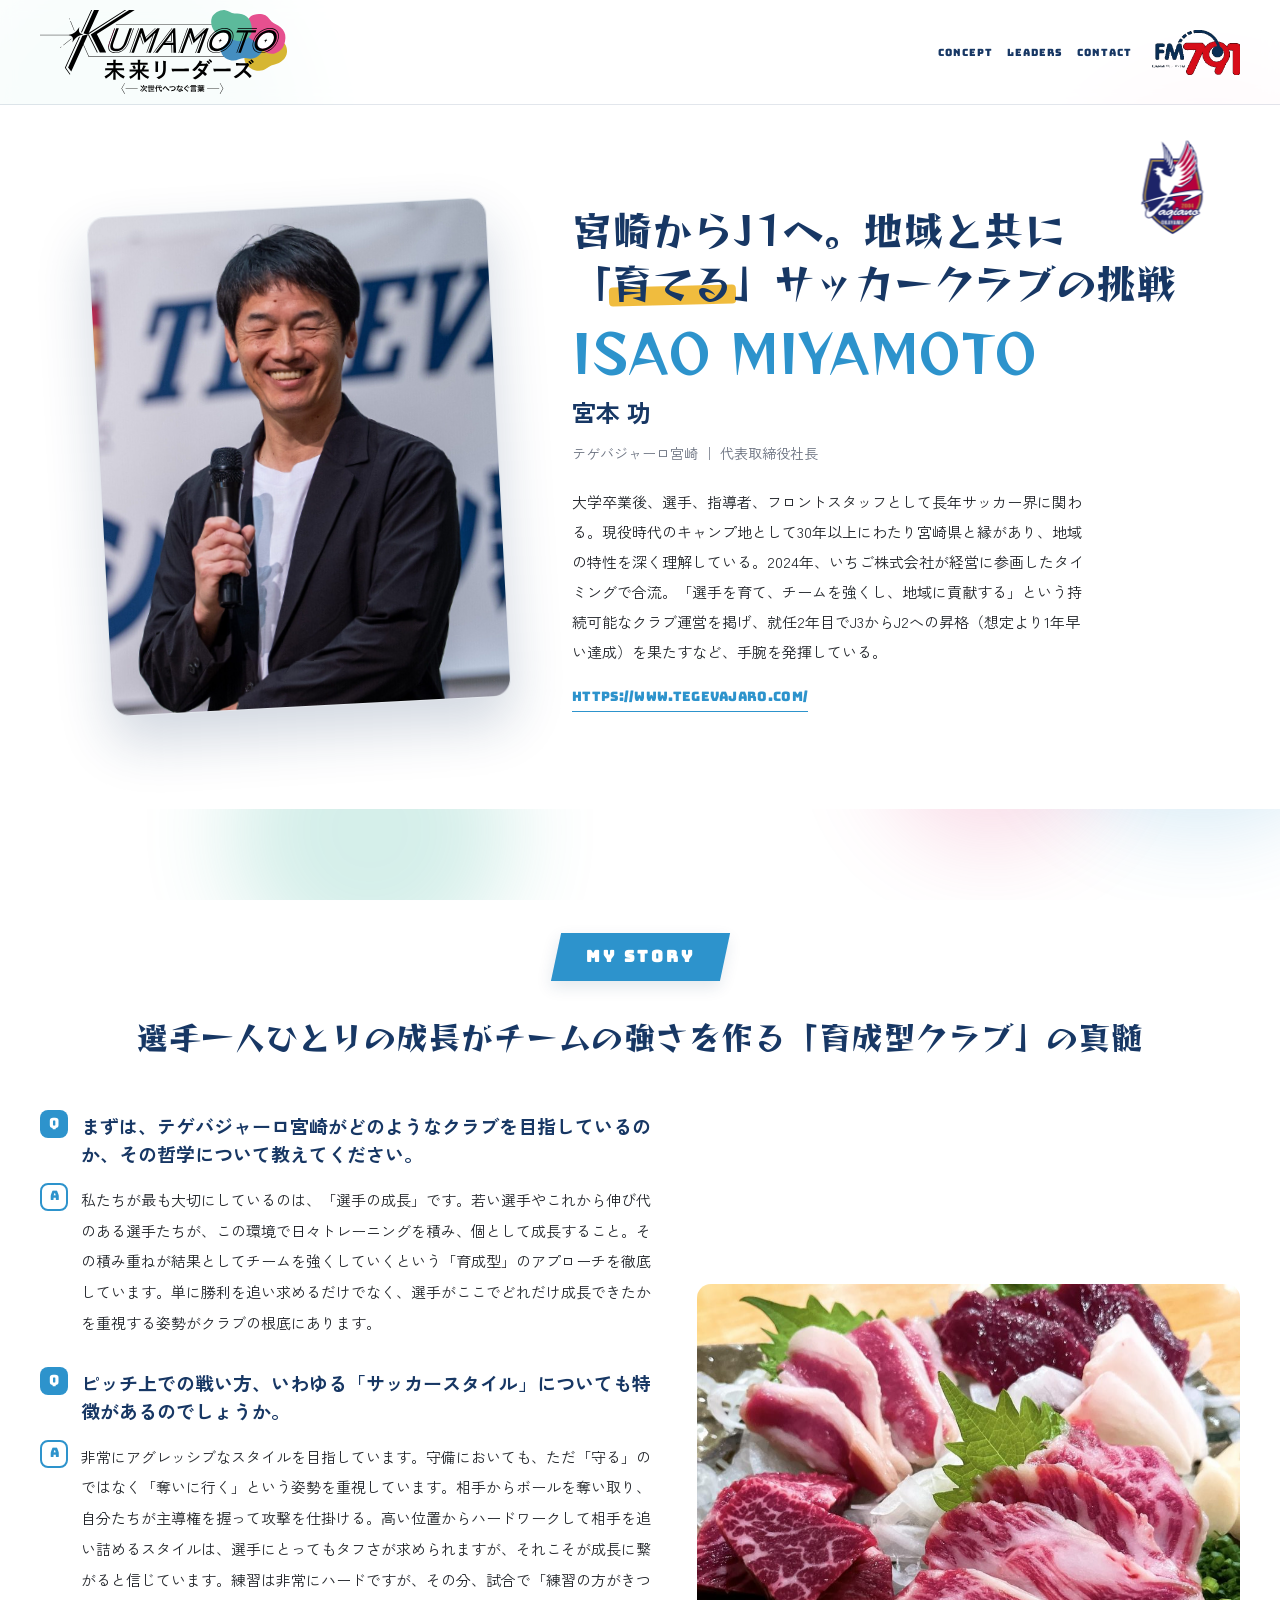
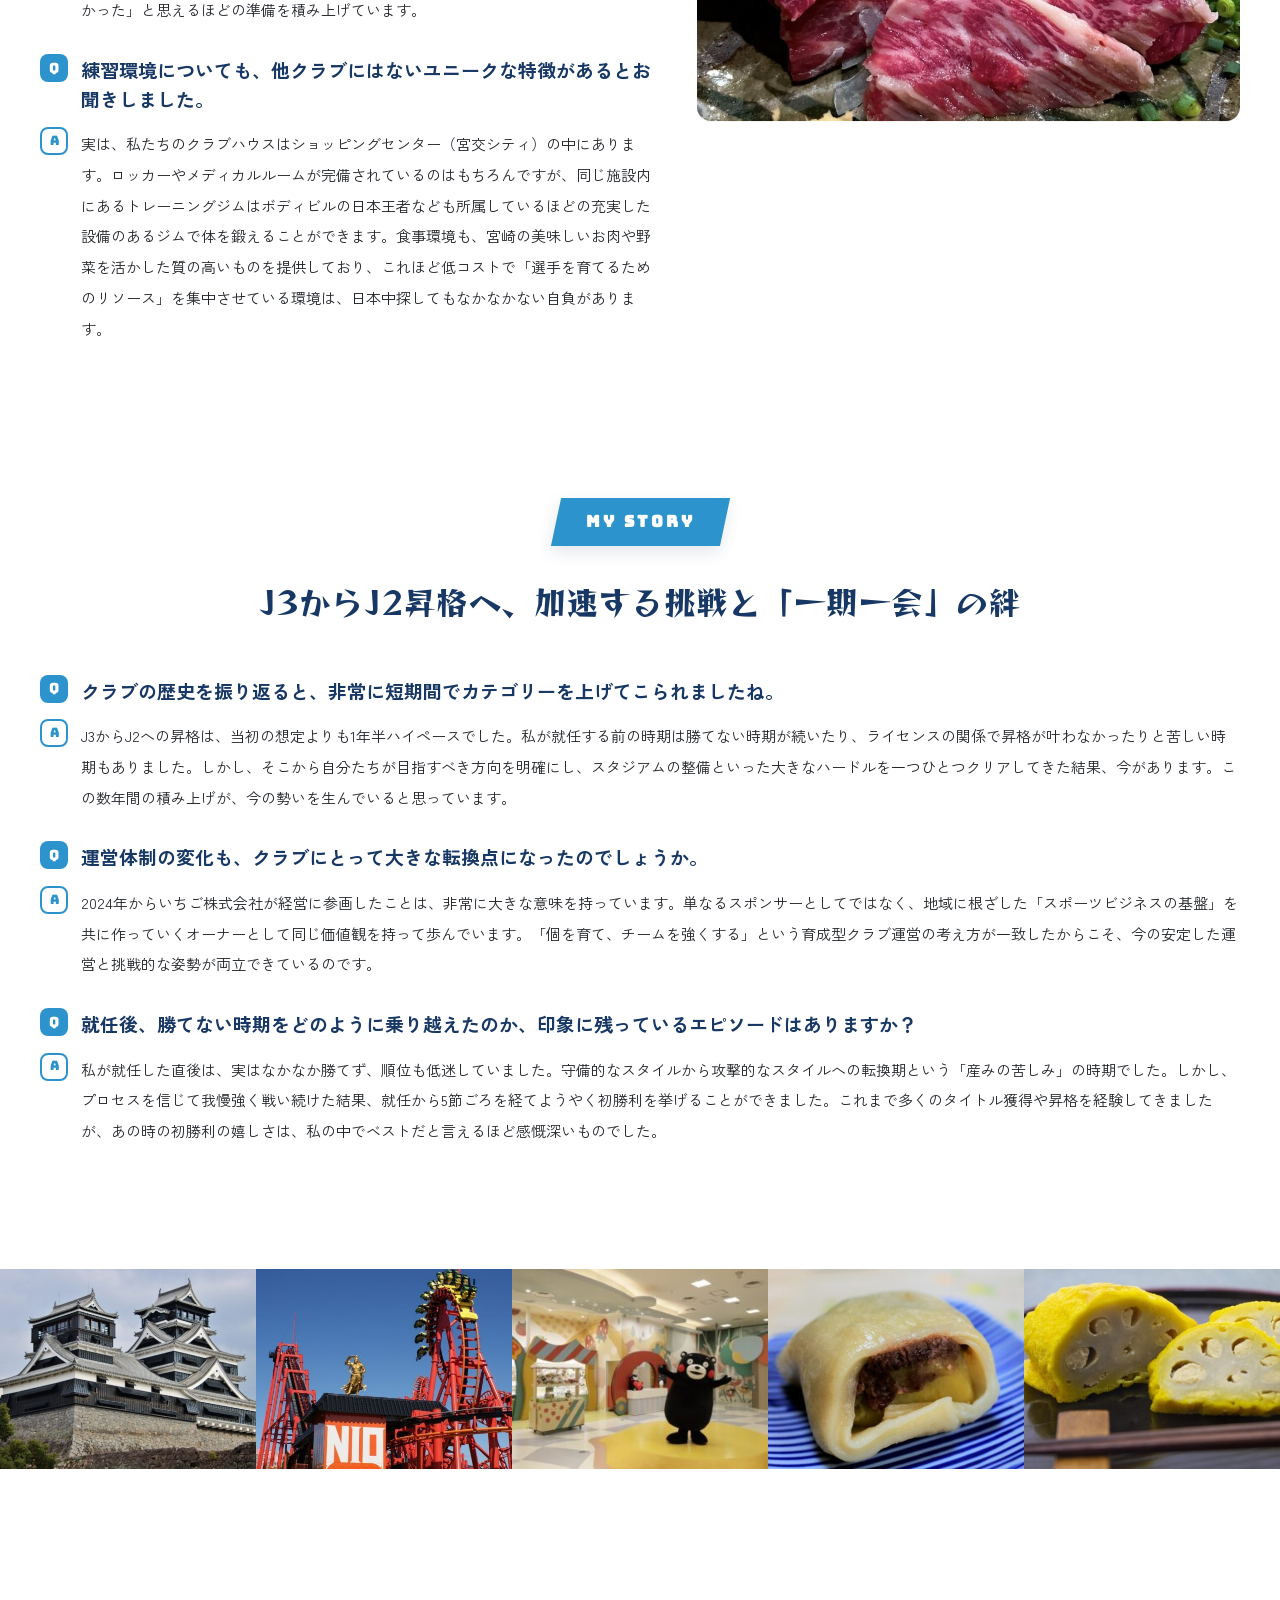
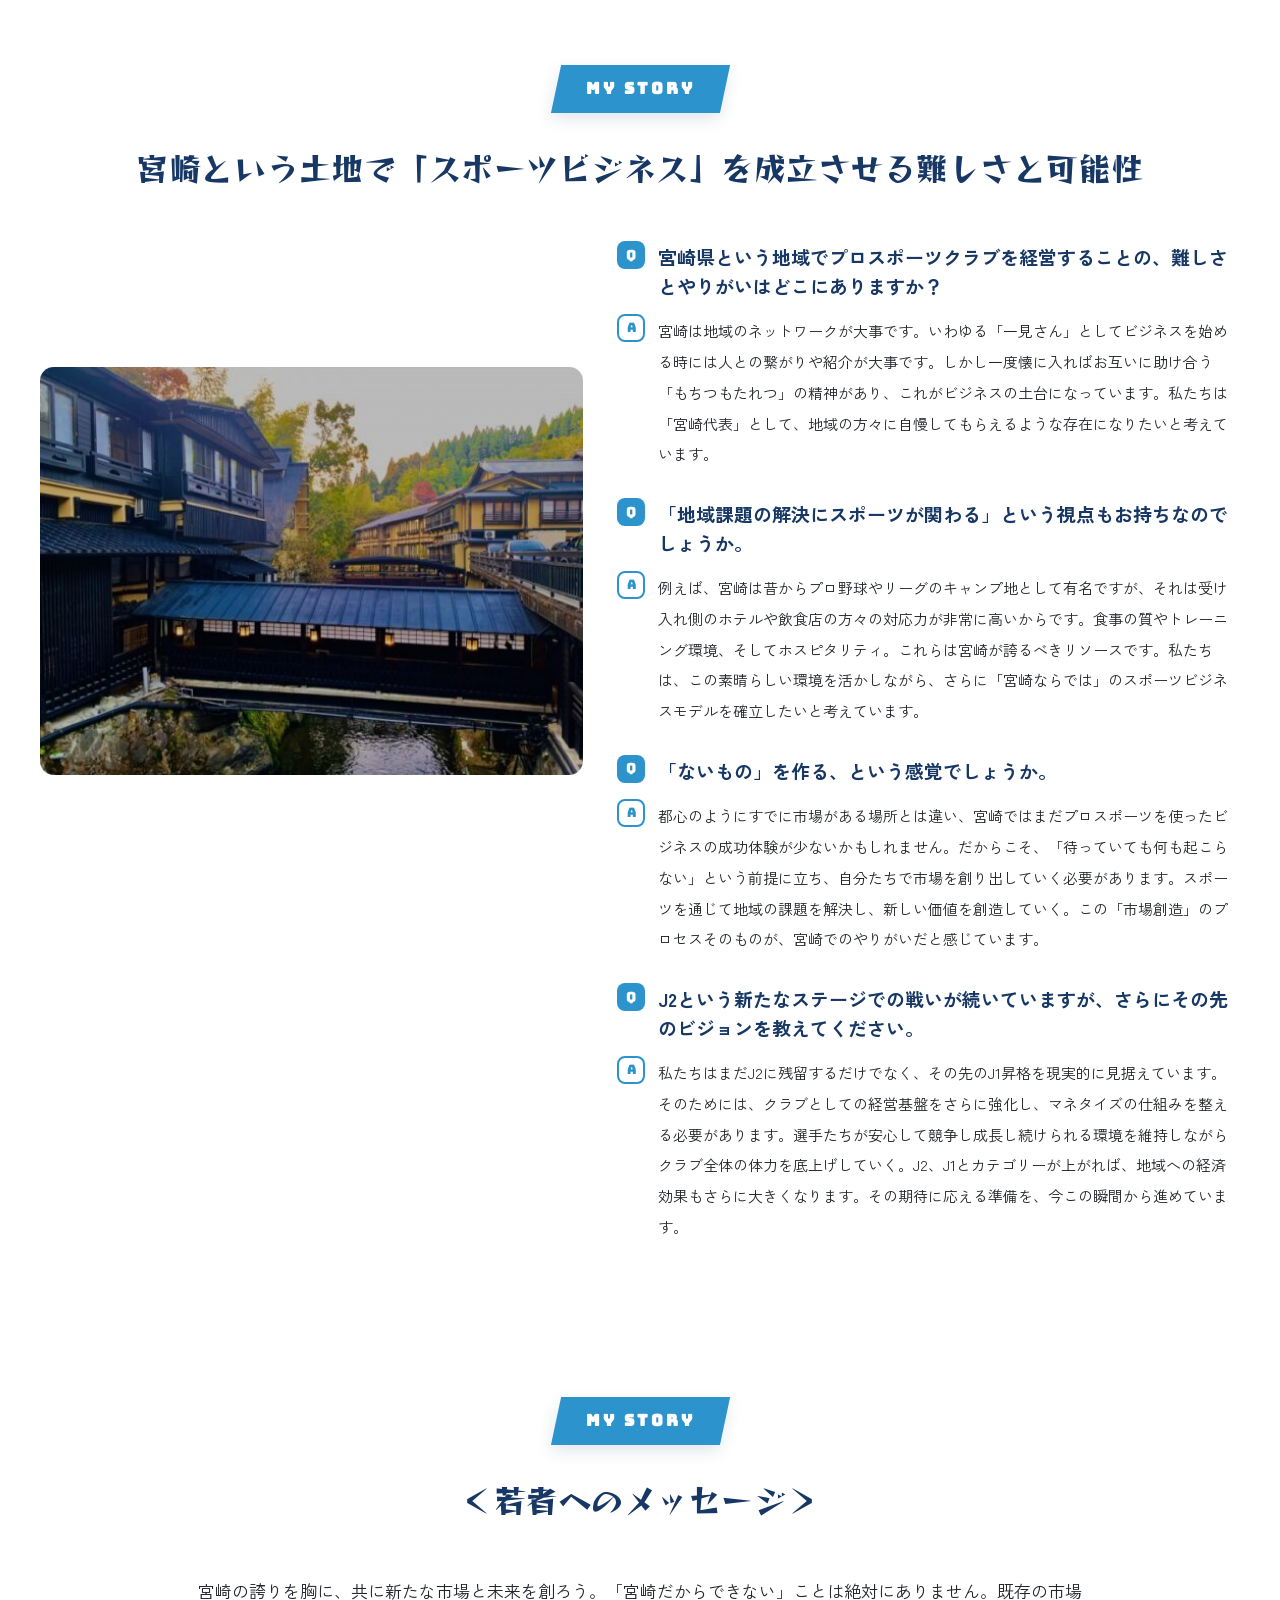
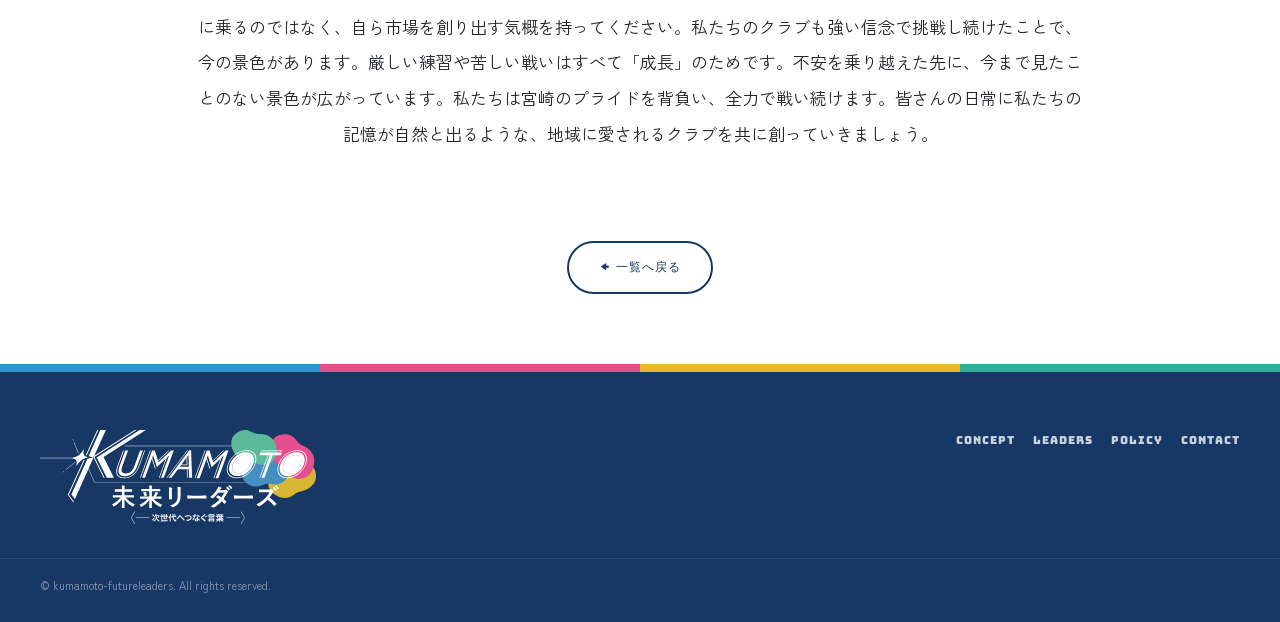
==== article.html @ e9603b29 "Initial commit: 熊本未来リーダーズ サイト Co-Authored-By: Claude Opus 4.8 <noreply@anthropic.com>" ====
<!DOCTYPE html>
<html lang="ja">
<head>
<meta charset="UTF-8">
<meta name="viewport" content="width=device-width, initial-scale=1">
<link rel="icon" type="image/png" href="img/kumamoto_favicon.png">
<title>宮本 功｜熊本未来リーダーズ</title>
<meta name="description" content="テゲバジャーロ宮崎 代表取締役社長・宮本功氏インタビュー。「育てる」育成型クラブの哲学と、地域と共に挑戦する想いを語ります。｜熊本未来リーダーズ">
<!-- OGP / SNS：YOUR_DOMAIN を本番ドメインに置き換えてください -->
<meta property="og:type" content="article">
<meta property="og:site_name" content="熊本未来リーダーズ">
<meta property="og:locale" content="ja_JP">
<meta property="og:title" content="宮本 功｜熊本未来リーダーズ">
<meta property="og:description" content="テゲバジャーロ宮崎 代表取締役社長・宮本功氏インタビュー。育成型クラブの哲学と、地域と共に挑戦する想いを語ります。">
<meta property="og:url" content="https://YOUR_DOMAIN/article.html">
<meta property="og:image" content="https://YOUR_DOMAIN/img/A9307829-scaled-e1777524299212.jpg">
<meta name="twitter:card" content="summary_large_image">
<meta name="twitter:title" content="宮本 功｜熊本未来リーダーズ">
<meta name="twitter:description" content="テゲバジャーロ宮崎 代表取締役社長・宮本功氏インタビュー。育成型クラブの哲学と、地域と共に挑戦する想いを語ります。">
<meta name="twitter:image" content="https://YOUR_DOMAIN/img/A9307829-scaled-e1777524299212.jpg">
<link rel="preconnect" href="https://fonts.googleapis.com">
<link rel="preconnect" href="https://fonts.gstatic.com" crossorigin>
<link href="https://fonts.googleapis.com/css2?family=Reggae+One&family=Bungee&family=Zen+Kaku+Gothic+New:wght@400;500;700&family=Inter:wght@400;500&display=swap" rel="stylesheet">
<link rel="stylesheet" href="css/main.css">
<link rel="stylesheet" href="css/article.css">
</head>
<body>
<div class="bg-orbs" aria-hidden="true"><span class="orb teal o1"></span><span class="orb pink o2"></span><span class="orb yellow o3"></span><span class="orb blue o4"></span><span class="orb teal o5"></span><span class="orb pink o6"></span></div>

<header class="hdr">
  <a class="brand" href="index.html" aria-label="熊本未来リーダーズ ホーム">
    <img class="blogo" src="img/asset-03.svg" alt="熊本未来リーダーズ">
  </a>
  <div class="hdr-r">
    <nav><a href="index.html#concept">CONCEPT</a><a href="index.html#leaders">LEADERS</a><a href="contact-page.html">CONTACT</a></nav>
    <span class="pw"><a href="https://fm791.jp/" target="_blank" rel="noopener" aria-label="FM791公式サイト"><img class="fm" src="img/asset-02.png" alt="FM791"></a></span>
  </div>
  <button class="hmb" aria-label="メニュー" aria-expanded="false"><span></span><span></span><span></span></button>
</header>

<!-- HERO -->
<section class="ahero">
  <img class="co-logo" src="img/logo_sample/1.png" alt="株式会社くまもと未来">
  <div class="ahero-inner">
    <div class="ahero-left">
      <div class="ahero-photo"><img class="person" src="img/A9307829-scaled-e1777524299212.jpg" alt="宮本 功"></div>
    </div>
    <div class="ahero-right">
      <div class="title">宮崎からJ1へ。地域と共に<br>「<span class="hl">育てる</span>」サッカークラブの挑戦</div>
      <div class="en">ISAO MIYAMOTO</div>
      <div class="jp">宮本 功</div>
      <div class="aff">テゲバジャーロ宮崎 ｜ 代表取締役社長</div>
      <p class="lead">大学卒業後、選手、指導者、フロントスタッフとして長年サッカー界に関わる。現役時代のキャンプ地として30年以上にわたり宮崎県と縁があり、地域の特性を深く理解している。2024年、いちご株式会社が経営に参画したタイミングで合流。「選手を育て、チームを強くし、地域に貢献する」という持続可能なクラブ運営を掲げ、就任2年目でJ3からJ2への昇格（想定より1年早い達成）を果たすなど、手腕を発揮している。</p>
      <a class="co-url" href="https://www.tegevajaro.com/" target="_blank" rel="noopener noreferrer">https://www.tegevajaro.com/</a>
    </div>
  </div>
</section>

<div class="article">

  <!-- SPOTLIGHT 1 -->
  <div class="mystory reveal"><b><i>MY STORY</i></b></div>
  <h2 class="story-h reveal">選手一人ひとりの成長がチームの強さを作る「育成型クラブ」の真髄</h2>
  <div class="cols reveal">
    <div class="txt">
      <div class="qa">
        <div class="q"><span class="mk">Q</span><span class="qt">まずは、テゲバジャーロ宮崎がどのようなクラブを目指しているのか、その哲学について教えてください。</span></div><div class="a"><span class="mk">A</span><p>私たちが最も大切にしているのは、「選手の成長」です。若い選手やこれから伸び代のある選手たちが、この環境で日々トレーニングを積み、個として成長すること。その積み重ねが結果としてチームを強くしていくという「育成型」のアプローチを徹底しています。単に勝利を追い求めるだけでなく、選手がここでどれだけ成長できたかを重視する姿勢がクラブの根底にあります。</p></div><div class="q"><span class="mk">Q</span><span class="qt">ピッチ上での戦い方、いわゆる「サッカースタイル」についても特徴があるのでしょうか。</span></div><div class="a"><span class="mk">A</span><p>非常にアグレッシブなスタイルを目指しています。守備においても、ただ「守る」のではなく「奪いに行く」という姿勢を重視しています。相手からボールを奪い取り、自分たちが主導権を握って攻撃を仕掛ける。高い位置からハードワークして相手を追い詰めるスタイルは、選手にとってもタフさが求められますが、それこそが成長に繋がると信じています。練習は非常にハードですが、その分、試合で「練習の方がきつかった」と思えるほどの準備を積み上げています。</p></div><div class="q"><span class="mk">Q</span><span class="qt">練習環境についても、他クラブにはないユニークな特徴があるとお聞きしました。</span></div><div class="a"><span class="mk">A</span><p>実は、私たちのクラブハウスはショッピングセンター（宮交シティ）の中にあります。ロッカーやメディカルルームが完備されているのはもちろんですが、同じ施設内にあるトレーニングジムはボディビルの日本王者なども所属しているほどの充実した設備のあるジムで体を鍛えることができます。食事環境も、宮崎の美味しいお肉や野菜を活かした質の高いものを提供しており、これほど低コストで「選手を育てるためのリソース」を集中させている環境は、日本中探してもなかなかない自負があります。</p></div>
      </div>
    </div>
    <div class="pic"><div class="spic" style="background:linear-gradient(135deg,#2D93CC,#173764)"><img class="phf" src="img/asset-15.jpg" alt="馬刺し"></div></div>
  </div>

  <!-- SPOTLIGHT 2 -->
  <div class="mystory reveal"><b><i>MY STORY</i></b></div>
  <h2 class="story-h reveal">J3からJ2昇格へ、加速する挑戦と「一期一会」の絆</h2>
  <div class="qa">
    <div class="q"><span class="mk">Q</span><span class="qt">クラブの歴史を振り返ると、非常に短期間でカテゴリーを上げてこられましたね。</span></div><div class="a"><span class="mk">A</span><p>J3からJ2への昇格は、当初の想定よりも1年半ハイペースでした。私が就任する前の時期は勝てない時期が続いたり、ライセンスの関係で昇格が叶わなかったりと苦しい時期もありました。しかし、そこから自分たちが目指すべき方向を明確にし、スタジアムの整備といった大きなハードルを一つひとつクリアしてきた結果、今があります。この数年間の積み上げが、今の勢いを生んでいると思っています。</p></div><div class="q"><span class="mk">Q</span><span class="qt">運営体制の変化も、クラブにとって大きな転換点になったのでしょうか。</span></div><div class="a"><span class="mk">A</span><p>2024年からいちご株式会社が経営に参画したことは、非常に大きな意味を持っています。単なるスポンサーとしてではなく、地域に根ざした「スポーツビジネスの基盤」を共に作っていくオーナーとして同じ価値観を持って歩んでいます。「個を育て、チームを強くする」という育成型クラブ運営の考え方が一致したからこそ、今の安定した運営と挑戦的な姿勢が両立できているのです。</p></div><div class="q"><span class="mk">Q</span><span class="qt">就任後、勝てない時期をどのように乗り越えたのか、印象に残っているエピソードはありますか？</span></div><div class="a"><span class="mk">A</span><p>私が就任した直後は、実はなかなか勝てず、順位も低迷していました。守備的なスタイルから攻撃的なスタイルへの転換期という「産みの苦しみ」の時期でした。しかし、プロセスを信じて我慢強く戦い続けた結果、就任から5節ごろを経てようやく初勝利を挙げることができました。これまで多くのタイトル獲得や昇格を経験してきましたが、あの時の初勝利の嬉しさは、私の中でベストだと言えるほど感慨深いものでした。</p></div>
  </div>
</div>

<!-- GALLERY (full-bleed) -->
<div class="gallery reveal" aria-hidden="true">
  <div class="gph" style="background:linear-gradient(135deg,#173764,#2D93CC)"><img class="phf" src="img/asset-13.jpg" alt="熊本城"></div>
  <div class="gph" style="background:linear-gradient(135deg,#2EAE96,#173764)"><img class="phf" src="img/asset-14.jpg" alt="グリーンランド"></div>
  <div class="gph" style="background:linear-gradient(135deg,#E2508A,#E23329)"><img class="phf" src="img/asset-17.jpg" alt="くまモン"></div>
  <div class="gph" style="background:linear-gradient(135deg,#EFB52A,#2EAE96)"><img class="phf" src="img/asset-16.jpg" alt="いきなり団子"></div>
  <div class="gph" style="background:linear-gradient(135deg,#2D93CC,#2EAE96)"><img class="phf" src="img/asset-19.jpg" alt="からし蓮根"></div>
</div>

<div class="article">
  <!-- SPOTLIGHT 3 -->
  <div class="mystory reveal"><b><i>MY STORY</i></b></div>
  <h2 class="story-h reveal">宮崎という土地で「スポーツビジネス」を成立させる難しさと可能性</h2>
  <div class="cols rev reveal">
    <div class="txt">
      <div class="qa">
        <div class="q"><span class="mk">Q</span><span class="qt">宮崎県という地域でプロスポーツクラブを経営することの、難しさとやりがいはどこにありますか？</span></div><div class="a"><span class="mk">A</span><p>宮崎は地域のネットワークが大事です。いわゆる「一見さん」としてビジネスを始める時には人との繋がりや紹介が大事です。しかし一度懐に入ればお互いに助け合う「もちつもたれつ」の精神があり、これがビジネスの土台になっています。私たちは「宮崎代表」として、地域の方々に自慢してもらえるような存在になりたいと考えています。</p></div><div class="q"><span class="mk">Q</span><span class="qt">「地域課題の解決にスポーツが関わる」という視点もお持ちなのでしょうか。</span></div><div class="a"><span class="mk">A</span><p>例えば、宮崎は昔からプロ野球やリーグのキャンプ地として有名ですが、それは受け入れ側のホテルや飲食店の方々の対応力が非常に高いからです。食事の質やトレーニング環境、そしてホスピタリティ。これらは宮崎が誇るべきリソースです。私たちは、この素晴らしい環境を活かしながら、さらに「宮崎ならでは」のスポーツビジネスモデルを確立したいと考えています。</p></div><div class="q"><span class="mk">Q</span><span class="qt">「ないもの」を作る、という感覚でしょうか。</span></div><div class="a"><span class="mk">A</span><p>都心のようにすでに市場がある場所とは違い、宮崎ではまだプロスポーツを使ったビジネスの成功体験が少ないかもしれません。だからこそ、「待っていても何も起こらない」という前提に立ち、自分たちで市場を創り出していく必要があります。スポーツを通じて地域の課題を解決し、新しい価値を創造していく。この「市場創造」のプロセスそのものが、宮崎でのやりがいだと感じています。</p></div><div class="q"><span class="mk">Q</span><span class="qt">J2という新たなステージでの戦いが続いていますが、さらにその先のビジョンを教えてください。</span></div><div class="a"><span class="mk">A</span><p>私たちはまだJ2に残留するだけでなく、その先のJ1昇格を現実的に見据えています。そのためには、クラブとしての経営基盤をさらに強化し、マネタイズの仕組みを整える必要があります。選手たちが安心して競争し成長し続けられる環境を維持しながらクラブ全体の体力を底上げしていく。J2、J1とカテゴリーが上がれば、地域への経済効果もさらに大きくなります。その期待に応える準備を、今この瞬間から進めています。</p></div>
      </div>
    </div>
    <div class="pic"><div class="spic" style="background:linear-gradient(135deg,#2EAE96,#2D93CC)"><img class="phf" src="img/asset-18.jpg" alt="黒川温泉"></div></div>
  </div>

  <!-- SPOTLIGHT 4 : message -->
  <div class="mystory reveal"><b><i>MY STORY</i></b></div>
  <h2 class="story-h reveal">＜若者へのメッセージ＞</h2>
  <div class="closing reveal">
    <p>宮崎の誇りを胸に、共に新たな市場と未来を創ろう。「宮崎だからできない」ことは絶対にありません。既存の市場に乗るのではなく、自ら市場を創り出す気概を持ってください。私たちのクラブも強い信念で挑戦し続けたことで、今の景色があります。厳しい練習や苦しい戦いはすべて「成長」のためです。不安を乗り越えた先に、今まで見たことのない景色が広がっています。私たちは宮崎のプライドを背負い、全力で戦い続けます。皆さんの日常に私たちの記憶が自然と出るような、地域に愛されるクラブを共に創っていきましょう。</p>
  </div>

  <div class="backwrap reveal"><a class="backbtn" href="index.html#leaders">← 一覧へ戻る</a></div>
</div>

<!-- FOOTER -->
<footer class="ftr">
  <div class="ftr-strip"><i></i><i></i><i></i><i></i></div>
  <div class="ftr-main">
    <img class="ftr-logo" src="img/asset-21.svg" alt="熊本未来リーダーズ">
    <div class="ftr-right">
      <nav class="ftr-nav"><a href="index.html#concept">CONCEPT</a><a href="index.html#leaders">LEADERS</a><a href="policy-page.html">POLICY</a><a href="contact-page.html">CONTACT</a></nav>
    </div>
  </div>
  <div class="ftr-bottom">
    <span class="cr">© kumamoto-futureleaders. All rights reserved.</span>
  </div>
</footer>

<script>
(function(){
  var els=document.querySelectorAll('.reveal');
  if(!('IntersectionObserver' in window)){els.forEach(function(e){e.classList.add('in');});return;}
  var io=new IntersectionObserver(function(ents){ents.forEach(function(x){if(x.isIntersecting){x.target.classList.add('in');io.unobserve(x.target);}});},{threshold:.12,rootMargin:'0px 0px -8% 0px'});
  els.forEach(function(e){io.observe(e);});
})();

/* 画像のなめらかスクロール追従（PC・モーション許可時のみ。非対応時はCSSのstickyにフォールバック） */
(function(){
  var reduce=window.matchMedia('(prefers-reduced-motion: reduce)').matches;
  if(reduce) return;
  var mq=window.matchMedia('(min-width:721px)');
  var GAP=24, EASE=.06, FLOAT_AMP=7, FLOAT_SPEED=2600, items=[], raf=null;
  var HDR=document.querySelector('.hdr');
  function teardown(){
    if(raf){cancelAnimationFrame(raf);raf=null;}
    items.forEach(function(it){var s=it.spic.style;s.position='';s.top='';s.transform='';s.willChange='';});
    items=[];
  }
  function setup(){
    teardown();
    if(!mq.matches) return;
    document.querySelectorAll('.cols .pic').forEach(function(pic){
      var spic=pic.querySelector('.spic');
      if(!spic) return;
      var s=spic.style;s.position='relative';s.top='0';s.willChange='transform';
      items.push({pic:pic,spic:spic,cur:0,phase:items.length*1.7});
    });
    if(items.length) raf=requestAnimationFrame(loop);
  }
  function loop(now){
    var clear=(HDR?HDR.offsetHeight:96)+GAP;
    items.forEach(function(it){
      var top=it.pic.getBoundingClientRect().top;
      var max=Math.max(0,it.pic.offsetHeight-it.spic.offsetHeight);
      var target=Math.min(Math.max(clear-top,0),max);
      it.cur+=(target-it.cur)*EASE;
      var float=Math.sin(now/FLOAT_SPEED+it.phase)*FLOAT_AMP;
      var y=Math.min(it.cur+float,max);
      it.spic.style.transform='translateY('+y.toFixed(2)+'px)';
    });
    raf=requestAnimationFrame(loop);
  }
  var rt;
  window.addEventListener('resize',function(){clearTimeout(rt);rt=setTimeout(setup,200);});
  setup();
})();
</script>
<script src="js/main.js" defer></script>
</body>
</html>
---- css/main.css ----
/* ============================================================
   main.css — 全ページ共通（カラートークン / リセット / ヘッダー）
   ページ固有のスタイルは index.css / article.css 側で管理
   ============================================================ */

:root {
  --white: #ffffff;
  --paper: #f6f4ef;
  --navy: #173764;
  --navy-soft: #2e4374;
  --ink: #23262b;
  --gray: #6b7280;
  --red: #e23329;
  --c-blue: #2d93cc;
  --c-pink: #e2508a;
  --c-yellow: #efb52a;
  --c-teal: #2eae96;
  --line: rgba(23, 55, 100, 0.12);
  --disp: "Reggae One", sans-serif;
  --util: "Bungee", sans-serif;
  --body: "Zen Kaku Gothic New", "Inter", sans-serif;
}
* {
  box-sizing: border-box;
  margin: 0;
  padding: 0;
}
html {
  scroll-behavior: smooth;
  background: var(--white);
}
body {
  font-family: var(--body);
  color: var(--ink);
  background: transparent;
  line-height: 1.8;
  -webkit-font-smoothing: antialiased;
  overflow-x: hidden;
}
a {
  color: inherit;
  text-decoration: none;
}
img {
  max-width: 100%;
  display: block;
}
:focus-visible {
  outline: 3px solid var(--red);
  outline-offset: 3px;
  border-radius: 4px;
}

/* ---- Header（共通） ---- */
.hdr {
  position: -webkit-sticky;
  position: sticky;
  top: 0;
  z-index: 50;
  display: flex;
  align-items: center;
  justify-content: space-between;
  padding: 10px clamp(16px, 4vw, 40px);
  background: rgba(255, 255, 255, 0.84);
  -webkit-backdrop-filter: saturate(1.1) blur(8px);
  backdrop-filter: saturate(1.1) blur(8px);
  border-bottom: 1px solid var(--line);
}
.brand {
  display: flex;
  align-items: center;
  gap: 10px;
}
.brand .mark {
  height: 30px;
  width: auto;
}
.brand .blogo {
  height: 84px;
  width: auto;
  display: block;
}
.brand .bt {
  display: flex;
  flex-direction: column;
  line-height: 1;
}
.brand .bt b {
  font-family: var(--util);
  font-size: clamp(12px, 2.6vw, 15px);
  color: var(--navy);
  letter-spacing: 0.5px;
}
.brand .bt small {
  font-size: 9px;
  color: var(--gray);
  margin-top: 3px;
  letter-spacing: 0.5px;
}
.hdr-r {
  display: flex;
  align-items: center;
  gap: clamp(12px, 3vw, 20px);
}
.hdr-r nav {
  display: flex;
  gap: 14px;
}
.hdr-r nav a {
  font-family: var(--util);
  font-size: 10px;
  letter-spacing: 1px;
  color: var(--navy);
}
.hdr-r a {
  font-family: var(--util);
  font-size: 10px;
  letter-spacing: 1px;
  color: var(--navy);
}
.pw {
  display: flex;
  align-items: center;
  gap: 7px;
  font-size: 9px;
  color: var(--gray);
  letter-spacing: 0.5px;
  white-space: nowrap;
}
.pw a,
.ftr-fm .chip a,
.st2-left a {
  display: block;
  line-height: 0;
}
.pw .fm {
  height: 45px;
  width: auto;
}
.ring {
  width: 8px;
  height: 8px;
  border: 2px solid var(--red);
  border-radius: 50%;
  flex: 0 0 auto;
}

/* ---- SP ハンバーガーメニュー ---- */
.hmb{display:none;flex-direction:column;justify-content:center;gap:5px;width:42px;height:42px;padding:0;border:none;background:transparent;cursor:pointer;z-index:60}
.hmb span{display:block;width:24px;height:2.5px;border-radius:2px;background:var(--navy);margin:0 auto;transition:transform .25s ease,opacity .2s ease}
.hdr.open .hmb span:nth-child(1){transform:translateY(7.5px) rotate(45deg)}
.hdr.open .hmb span:nth-child(2){opacity:0}
.hdr.open .hmb span:nth-child(3){transform:translateY(-7.5px) rotate(-45deg)}
@media(max-width:720px){
  .hmb{display:flex}
  .brand .blogo{height:clamp(48px,12vw,60px)}
  .hdr-r{position:absolute;top:100%;left:0;right:0;flex-direction:column;align-items:stretch;gap:0;background:rgba(255,255,255,.97);-webkit-backdrop-filter:saturate(1.1) blur(10px);backdrop-filter:saturate(1.1) blur(10px);border-bottom:1px solid var(--line);box-shadow:0 14px 28px rgba(23,55,100,.12);padding:6px 0 10px;transform:translateY(-10px);opacity:0;visibility:hidden;transition:opacity .25s ease,transform .25s ease,visibility .25s}
  .hdr.open .hdr-r{transform:none;opacity:1;visibility:visible}
  .hdr-r nav{flex-direction:column;width:100%;gap:0}
  .hdr-r nav a,.hdr-r > a{display:block;width:100%;padding:14px clamp(18px,6vw,30px);font-size:13px;border-bottom:1px solid var(--line)}
  .pw{padding:12px clamp(18px,6vw,30px)}
}

/* ---- 背景オーブ（全ページ共通・画面固定） ---- */
.bg-orbs{position:fixed;inset:0;z-index:-1;pointer-events:none;overflow:hidden}
.bg-orbs .orb{position:absolute;border-radius:50%;filter:blur(46px);opacity:.20;will-change:transform}
.bg-orbs .orb.teal{background:#2EAE96}
.bg-orbs .orb.pink{background:#E2508A}
.bg-orbs .orb.blue{background:#2D93CC}
.bg-orbs .orb.yellow{background:#EFB52A}
.bg-orbs .o1{width:380px;height:380px;top:-60px;left:-70px;animation:flo1 17s ease-in-out infinite}
.bg-orbs .o2{width:300px;height:300px;top:8vh;right:-80px;animation:flo2 21s ease-in-out infinite}
.bg-orbs .o3{width:240px;height:240px;top:42vh;left:-60px;animation:flo3 15s ease-in-out infinite}
.bg-orbs .o4{width:340px;height:340px;top:54vh;right:-90px;animation:flo1 23s ease-in-out infinite}
.bg-orbs .o5{width:280px;height:280px;bottom:-70px;left:18vw;animation:flo2 19s ease-in-out infinite}
.bg-orbs .o6{width:220px;height:220px;bottom:6vh;right:14vw;animation:flo3 25s ease-in-out infinite}
@keyframes flo1{0%{transform:translate(0,0)}50%{transform:translate(26px,-34px) scale(1.06)}100%{transform:translate(0,0)}}
@keyframes flo2{0%{transform:translate(0,0)}50%{transform:translate(-30px,24px) scale(1.05)}100%{transform:translate(0,0)}}
@keyframes flo3{0%{transform:translate(0,0)}50%{transform:translate(18px,30px) scale(1.08)}100%{transform:translate(0,0)}}
@media(prefers-reduced-motion:reduce){.bg-orbs .orb{animation:none}}

/* ---- Footer（全ページ共通） ---- */
.ftr{background:var(--navy);color:#fff;padding:0 0 26px}
.ftr-strip{display:flex;height:8px}
.ftr-strip i{flex:1}
.ftr-strip i:nth-child(1){background:var(--c-blue)}.ftr-strip i:nth-child(2){background:var(--c-pink)}.ftr-strip i:nth-child(3){background:var(--c-yellow)}.ftr-strip i:nth-child(4){background:var(--c-teal)}
.ftr-main{max-width:1280px;margin:0 auto;padding:clamp(36px,6vw,58px) clamp(20px,5vw,40px) clamp(22px,4vw,34px);display:flex;justify-content:space-between;gap:30px;flex-wrap:wrap;align-items:flex-start}
.ftr-brand{display:flex;align-items:center;gap:14px}
.ftr-mark{height:56px;width:auto}
.ftr-logo{height:clamp(62px,9.5vw,94px);width:auto;display:block}
.ftr-wm{font-family:var(--disp);font-size:clamp(22px,4vw,30px);color:#fff;line-height:1.1;letter-spacing:.5px}
.ftr-tag{font-size:12px;color:#AEB9CC;margin-top:7px;letter-spacing:.5px}
.ftr-right{display:flex;flex-direction:column;align-items:flex-end;gap:16px}
.ftr-nav{display:flex;gap:18px;flex-wrap:wrap;justify-content:flex-end}
.ftr-nav a{font-family:var(--util);font-size:11px;letter-spacing:1px;color:#C7D0DF;transition:color .2s}
.ftr-nav a:hover{color:#fff}
.ftr-fm{display:flex;align-items:center;gap:10px}
.ftr-fm .lab{font-size:10px;color:#8C99B4;letter-spacing:.5px}
.ftr-fm .chip{background:#fff;border-radius:8px;padding:7px 11px;display:inline-flex;align-items:center}
.ftr-fm .chip img{height:24px;width:auto;display:block}
.ftr-bottom{max-width:1280px;margin:0 auto;padding:16px clamp(20px,5vw,40px) 0;border-top:1px solid var(--navy-soft);display:flex;justify-content:space-between;align-items:center;gap:14px;flex-wrap:wrap}
.ftr-pulse{display:inline-flex;align-items:center;gap:8px;font-family:var(--util);font-size:10px;letter-spacing:1.5px;color:#fff}
.ftr-pulse i{width:8px;height:8px;border-radius:50%;background:var(--red);flex:0 0 auto}
.ftr-bottom .cr{font-size:11px;color:#8C99B4}
@media(prefers-reduced-motion:no-preference){.ftr-pulse i{animation:pulse 2s ease-out infinite}}
@keyframes pulse{0%{box-shadow:0 0 0 0 rgba(226,51,41,.5)}100%{box-shadow:0 0 0 9px rgba(226,51,41,0)}}

/* ---- サブページ共通（policy / contact） ---- */
.subpage{max-width:860px;margin:0 auto;padding:clamp(40px,7vw,88px) clamp(20px,5vw,40px) clamp(56px,9vw,120px)}
.subpage .sp-eyebrow{font-family:var(--util);font-size:11px;letter-spacing:1.5px;color:var(--red);margin-bottom:14px}
.subpage .sp-title{font-family:var(--disp);font-weight:400;font-size:clamp(30px,6vw,52px);color:var(--navy);line-height:1.18;letter-spacing:.5px;margin-bottom:10px}
.subpage .sp-title .en{display:block;font-family:var(--util);font-size:clamp(11px,1.6vw,13px);color:var(--c-teal);letter-spacing:2px;margin-top:10px}
.subpage .sp-rule{height:6px;width:96px;background:linear-gradient(90deg,var(--c-blue) 0 25%,var(--c-pink) 25% 50%,var(--c-yellow) 50% 75%,var(--c-teal) 75% 100%);border-radius:4px;margin:18px 0 clamp(30px,5vw,46px)}
.subpage h2{font-family:var(--body);font-weight:700;font-size:clamp(17px,2.6vw,21px);color:var(--navy);margin:clamp(28px,4vw,42px) 0 12px;padding-left:14px;border-left:5px solid var(--c-teal)}
.subpage p{font-size:clamp(14px,2.2vw,15px);color:var(--ink);line-height:2;margin-bottom:14px}
.subpage ul{margin:0 0 16px 1.2em}
.subpage li{font-size:clamp(14px,2.2vw,15px);color:var(--ink);line-height:1.95;margin-bottom:6px}
.subpage a.inline{color:var(--c-blue);border-bottom:1px solid var(--c-blue)}
.subpage a.inline:hover{color:var(--red);border-color:var(--red)}
.subpage .sp-updated{margin-top:clamp(34px,5vw,50px);font-size:12px;color:var(--gray)}

/* contact form */
.cform{margin-top:clamp(8px,2vw,20px);display:grid;gap:clamp(16px,2.4vw,22px)}
.cform .row{display:flex;flex-direction:column;gap:8px}
.cform label{font-family:var(--body);font-weight:700;font-size:13px;color:var(--navy);letter-spacing:.5px}
.cform label .req{color:var(--red);font-size:11px;margin-left:6px}
.cform input,.cform textarea{font-family:var(--body);font-size:15px;color:var(--ink);background:rgba(255,255,255,.86);border:1.5px solid var(--line);border-radius:12px;padding:13px 15px;transition:border-color .2s,box-shadow .2s}
.cform input:focus,.cform textarea:focus{outline:none;border-color:var(--c-blue);box-shadow:0 0 0 3px rgba(45,147,204,.15)}
.cform textarea{min-height:160px;resize:vertical}
.cform .submit{justify-self:center;min-width:260px;justify-content:center;display:inline-flex;align-items:center;gap:10px;font-family:var(--util);font-size:13px;letter-spacing:2px;color:#fff;background:var(--navy);border:none;cursor:pointer;padding:17px 44px;border-radius:999px;transition:background .2s ease,transform .15s ease}
.cform .submit:hover{background:var(--navy-soft);transform:translateY(-1px)}
.cform .submit:active{transform:translateY(0)}
.cform .submit span{font-size:14px;transition:transform .2s ease}
.cform .submit:hover span{transform:translateX(3px)}
.cform .note{font-size:12px;color:var(--gray);line-height:1.8}
.backbtn-wrap{text-align:center;padding:0 0 clamp(40px,7vw,80px)}
.backbtn{display:inline-block;font-family:var(--util);font-size:12px;letter-spacing:1px;color:var(--navy);border:2px solid var(--navy);border-radius:30px;padding:13px 30px;transition:.2s}
.backbtn:hover{background:var(--navy);color:#fff}

/* ---- ページ遷移アニメーション ---- */
/* 対応ブラウザ：同一サイト内リンク遷移をクロスフェード＋スライド */
@view-transition{navigation:auto}
::view-transition-old(root){animation:vtOut .26s ease both}
::view-transition-new(root){animation:vtIn .42s cubic-bezier(.22,.61,.36,1) both}
@keyframes vtOut{from{opacity:1;transform:none}to{opacity:0;transform:translateY(-10px)}}
@keyframes vtIn{from{opacity:0;transform:translateY(14px)}to{opacity:1;transform:none}}
/* 非対応ブラウザ：読み込み時にページをフェードイン */
@supports not (view-transition-name:none){
  body{animation:pageIn .5s ease both}
}
@keyframes pageIn{from{opacity:0;transform:translateY(12px)}to{opacity:1;transform:none}}
@media(prefers-reduced-motion:reduce){
  ::view-transition-old(root),::view-transition-new(root){animation:none}
  body{animation:none}
}
---- css/article.css ----
/* article.css — 記事ページ固有スタイル（共通部分は main.css） */
:root{--c:var(--c-blue)}
body{line-height:1.9}

.wrap{max-width:1280px;margin:0 auto;padding:0 clamp(20px,5vw,40px)}

/* Hero (構成のみ参考: 左に傾けた写真カード／右にタイトル・英語名・日本語名・所属・経歴・URL。配色は既存ライト基調) */
.ahero{position:relative;overflow:hidden;background:var(--white);padding:clamp(48px,7vw,96px) 0}
.ahero .co-logo{position:absolute;top:clamp(14px,2.5vw,24px);right:clamp(14px,2.5vw,24px);z-index:5;width:clamp(120px,15vw,168px);height:auto;max-height:118px;object-fit:contain}
.ahero-inner{position:relative;z-index:1;max-width:1180px;margin:0 auto;padding:0 clamp(20px,5vw,40px);display:flex;align-items:center;gap:clamp(28px,5vw,72px);flex-wrap:wrap}
.ahero-left{flex:0 0 clamp(280px,38%,420px);display:flex;justify-content:center;align-items:center}
.ahero-photo{position:relative;width:100%;max-width:400px;aspect-ratio:4/5;border-radius:18px;overflow:hidden;background:var(--white);border:1px solid var(--line);box-shadow:0 26px 54px rgba(23,55,100,.20);transform:rotate(-3deg)}
.ahero-photo .person{position:absolute;inset:0;width:100%;height:100%;object-fit:cover;object-position:50% 18%}
.ahero-right{flex:1 1 360px;min-width:280px;padding:8px 0}
.ahero-right .title{font-family:var(--disp);font-weight:400;font-size:clamp(24px,3.8vw,40px);color:var(--navy);line-height:1.34;letter-spacing:.3px;margin-bottom:14px}
.ahero-right .title .hl{position:relative;display:inline-block}
.ahero-right .title .hl::before{content:'';position:absolute;left:-3px;right:-3px;bottom:5px;height:36%;background:var(--c-yellow);opacity:.9;z-index:-1;border-radius:4px;transform:rotate(-1.4deg)}
.ahero-right .en{font-family:var(--disp);font-weight:400;font-size:clamp(30px,5vw,52px);color:var(--c);line-height:1.06;letter-spacing:.5px;margin-bottom:10px}
.ahero-right .jp{font-family:var(--body);font-weight:700;font-size:clamp(19px,2.6vw,24px);color:var(--navy);margin-bottom:6px}
.ahero-right .aff{font-size:clamp(12px,1.6vw,14px);color:var(--gray);margin-bottom:20px}
.ahero-right .lead{font-size:clamp(14px,2.4vw,15px);color:var(--ink);line-height:2.0;max-width:520px}
.ahero-right .co-url{display:inline-block;margin-top:18px;font-family:var(--util);font-size:13px;color:var(--c);text-decoration:none;letter-spacing:.3px;border-bottom:1px solid var(--c);padding-bottom:1px;transition:color .2s,border-color .2s}
.ahero-right .co-url:hover{color:var(--navy);border-color:var(--navy)}
@media(max-width:720px){.ahero{padding:24px 0 32px}.ahero-inner{flex-direction:column;align-items:stretch;gap:22px}.ahero-left{flex:none}.ahero-photo{max-width:260px;margin:0 auto}.ahero-right{padding:0}.ahero-right .lead{max-width:none}.ahero .co-logo{width:clamp(84px,24vw,108px);top:10px;right:10px}}

/* Story sections */
.article{max-width:1280px;margin:0 auto;padding:clamp(10px,2vw,20px) clamp(20px,5vw,40px) 0}
.mystory{text-align:center;margin:clamp(56px,9vw,104px) 0 clamp(22px,3vw,30px)}
.mystory b{display:inline-block;font-family:var(--util);font-size:clamp(13px,2vw,16px);letter-spacing:3px;color:#fff;background:var(--c);padding:9px 30px;transform:skewX(-12deg);box-shadow:0 6px 16px rgba(23,55,100,.12)}
.mystory b i{display:inline-block;transform:skewX(12deg);font-style:normal}
.story-h{text-align:center;font-family:var(--disp);font-weight:400;font-size:clamp(20px,4vw,32px);color:var(--navy);line-height:1.5;margin-bottom:clamp(26px,4vw,44px);letter-spacing:.5px}

.qa{padding:6px 0 22px}
.qa .q{display:flex;gap:13px;align-items:flex-start;margin-bottom:14px}
.qa .a + .q{margin-top:clamp(14px,2.4vw,26px)}
.qa .q .mk{flex:0 0 auto;font-family:var(--util);font-size:14px;color:#fff;background:var(--c);width:28px;height:28px;border-radius:8px;display:flex;align-items:center;justify-content:center}
.qa .q .qt{font-weight:700;font-size:clamp(16px,2.5vw,19px);color:var(--navy);line-height:1.5;padding-top:2px}
.qa .a{display:flex;gap:13px;align-items:flex-start;margin-bottom:28px}
.qa .a .mk{flex:0 0 auto;font-family:var(--util);font-size:13px;color:var(--c);border:2px solid var(--c);width:28px;height:28px;border-radius:8px;display:flex;align-items:center;justify-content:center}
.qa .a p{margin:0;padding-top:2px;font-size:15px;line-height:2.05}

/* text + photo two-column inside a story */
.cols{display:flex;gap:clamp(20px,3vw,34px);align-items:flex-start;flex-wrap:wrap}
.cols .txt{flex:1 1 320px;min-width:260px}
.cols .pic{flex:1 1 240px;min-width:220px}
.cols.rev .pic{order:-1}
/* テキストが長い時、画像をスクロール追従（sticky）させて余白をスクロール領域として活用（PCのみ）。
   画像は比率維持・トリミングなし。.pic は本文高さまで伸び、その中で .spic が追従する */
@media(min-width:721px){
  .cols{align-items:stretch}
  .cols .pic .spic{position:-webkit-sticky;position:sticky;top:120px}
}
.spic{position:relative;border-radius:14px;overflow:hidden;line-height:0}
.spic::after{content:none}
.spic .tag{position:absolute;top:12px;left:12px;z-index:1;font-family:var(--util);font-size:9px;letter-spacing:1px;color:#fff;background:rgba(255,255,255,.22);padding:4px 9px;border-radius:20px}
.spic .cap{position:relative;z-index:1;font-size:11px;color:#fff;opacity:.92}.phf{display:block;width:100%;height:auto}.gph .phf{position:absolute;inset:0;width:100%;height:100%;object-fit:cover}
/* 画像ホバーズーム */
.spic .phf,.gph .phf{transition:transform .5s ease}
.spic:hover .phf,.gph:hover .phf{transform:scale(1.05)}

/* full-bleed gallery strip */
.gallery{display:flex;gap:0;margin:clamp(40px,6vw,72px) 0;width:100%;overflow-x:auto}
.gph{position:relative;flex:1 1 19%;min-width:160px;height:clamp(150px,18vw,200px);overflow:hidden;line-height:0}
.gph .tag{position:absolute;bottom:10px;left:10px;font-family:var(--util);font-size:9px;letter-spacing:1px;color:#fff;background:rgba(0,0,0,.3);padding:3px 8px;border-radius:14px}

/* closing statement */
.closing{text-align:center;max-width:900px;margin:0 auto;padding:6px 0 0}
.closing p{font-size:clamp(15px,2.6vw,17px);color:var(--ink);line-height:2.1}

.backwrap{text-align:center;padding:clamp(48px,7vw,90px) 0 clamp(40px,6vw,70px)}
.backbtn{display:inline-block;font-family:var(--util);font-size:12px;letter-spacing:1px;color:var(--navy);border:2px solid var(--navy);border-radius:30px;padding:13px 30px;transition:.2s}
.backbtn:hover{background:var(--navy);color:#fff}

/* ---- スクロール表示 ---- */
.reveal{opacity:0;transform:translateY(24px);transition:opacity .7s ease,transform .7s ease}
.reveal.in{opacity:1;transform:none}

/* ---- ヒーロー登場アニメ ---- */
@media(prefers-reduced-motion:no-preference){
  .ahero-photo{animation:aPhoto 1.1s cubic-bezier(.34,1.1,.6,1) both}
  .ahero-right .title{animation:aRise .8s ease both .25s}
  .ahero-right .en{animation:aRise .7s ease both .38s}
  .ahero-right .jp{animation:aRise .7s ease both .5s}
  .ahero-right .aff{animation:aRise .7s ease both .58s}
  .ahero-right .lead{animation:aRise .7s ease both .68s}
  .ahero-right .co-url{animation:aRise .7s ease both .82s}
}
@keyframes aRise{from{opacity:0;transform:translateY(16px)}to{opacity:1;transform:none}}
@keyframes aPhoto{from{opacity:0;transform:rotate(-3deg) scale(.94)}to{opacity:1;transform:rotate(-3deg) scale(1)}}
@media(prefers-reduced-motion:reduce){.reveal{opacity:1;transform:none;transition:none}}

/* Footer は main.css に集約 */
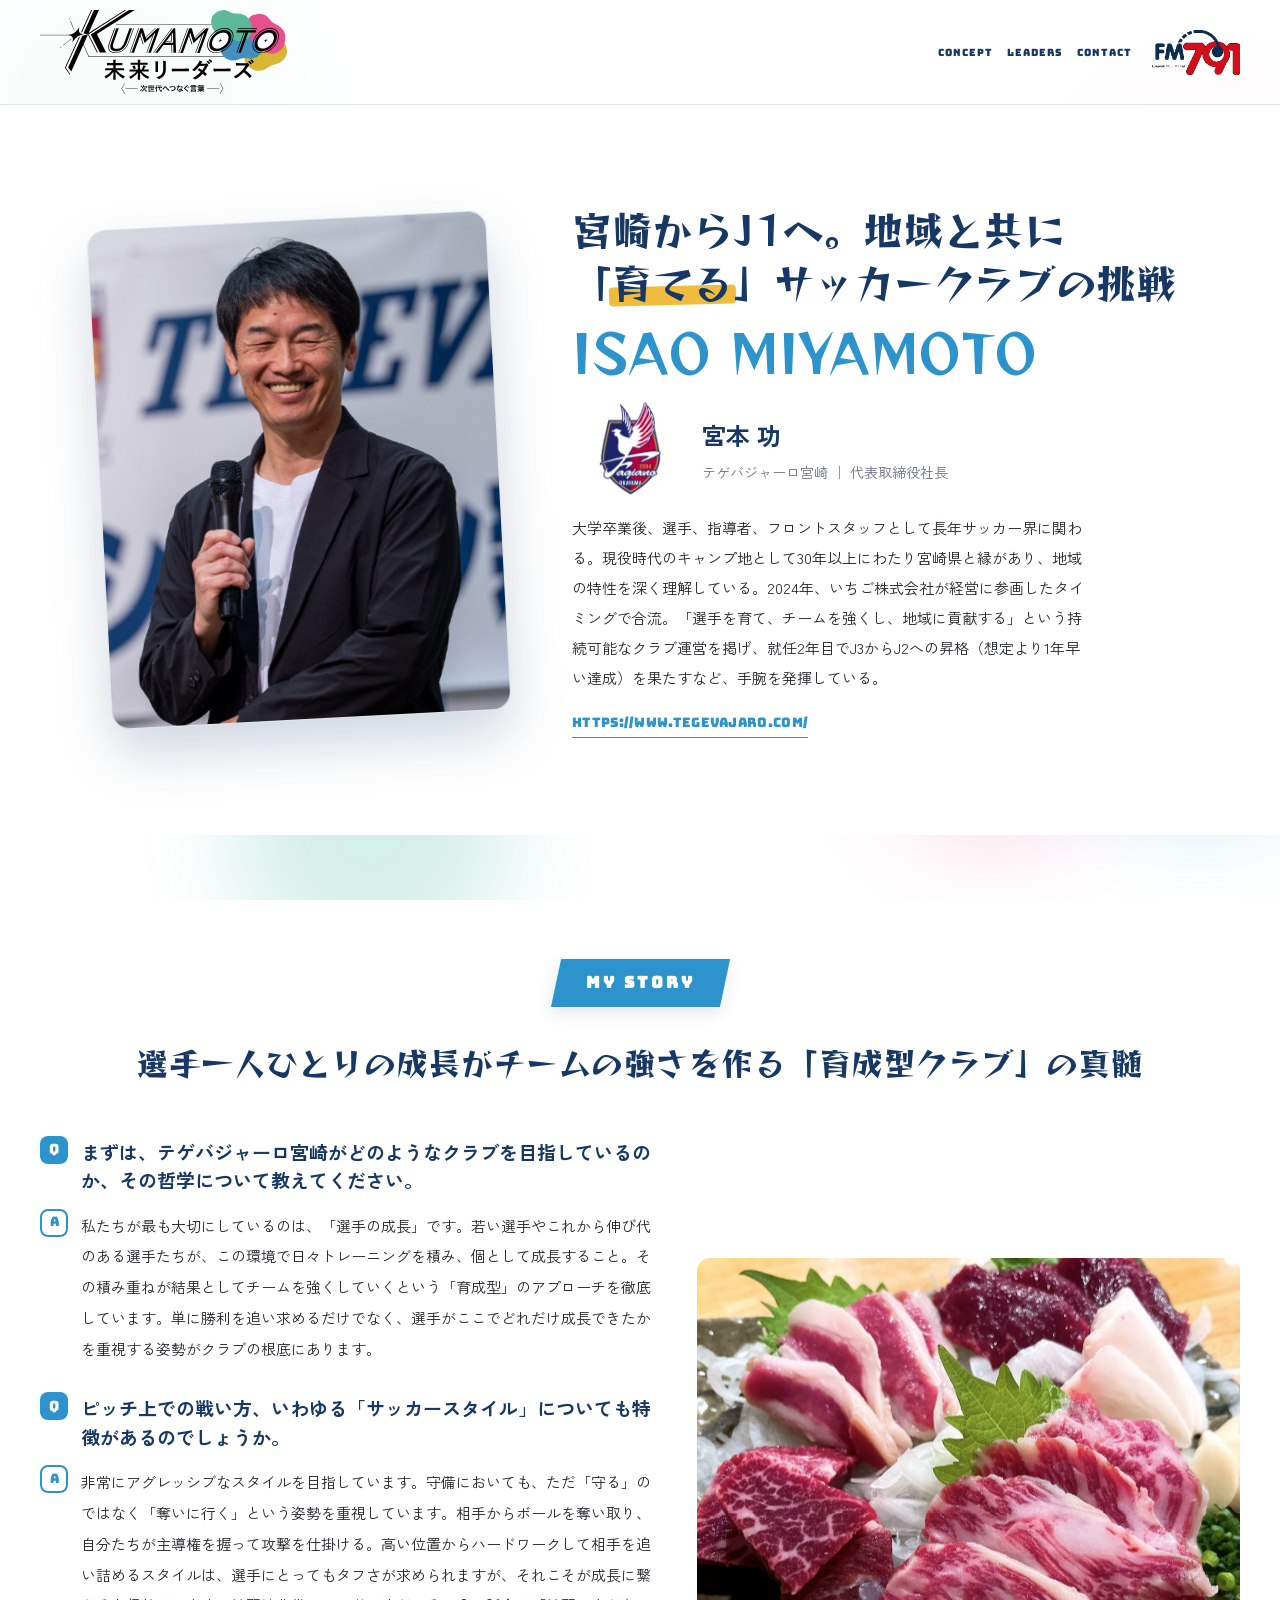
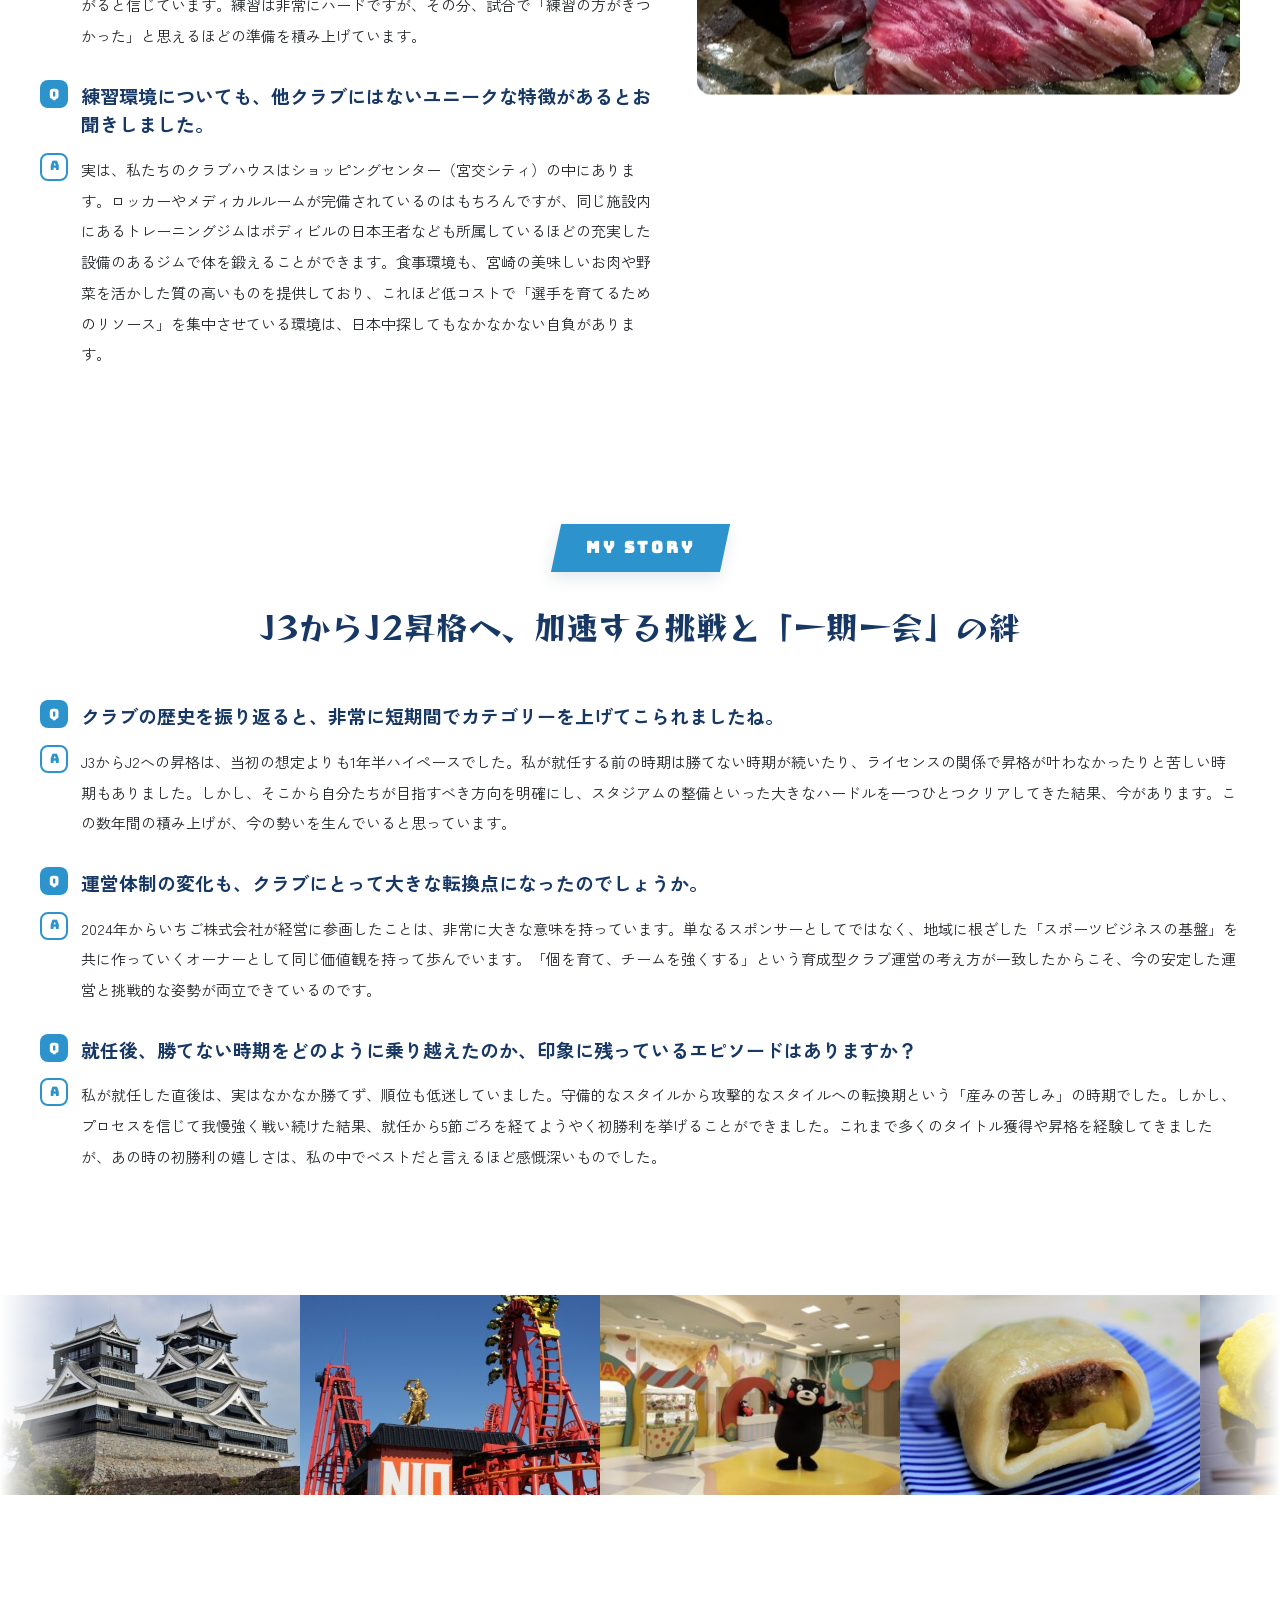
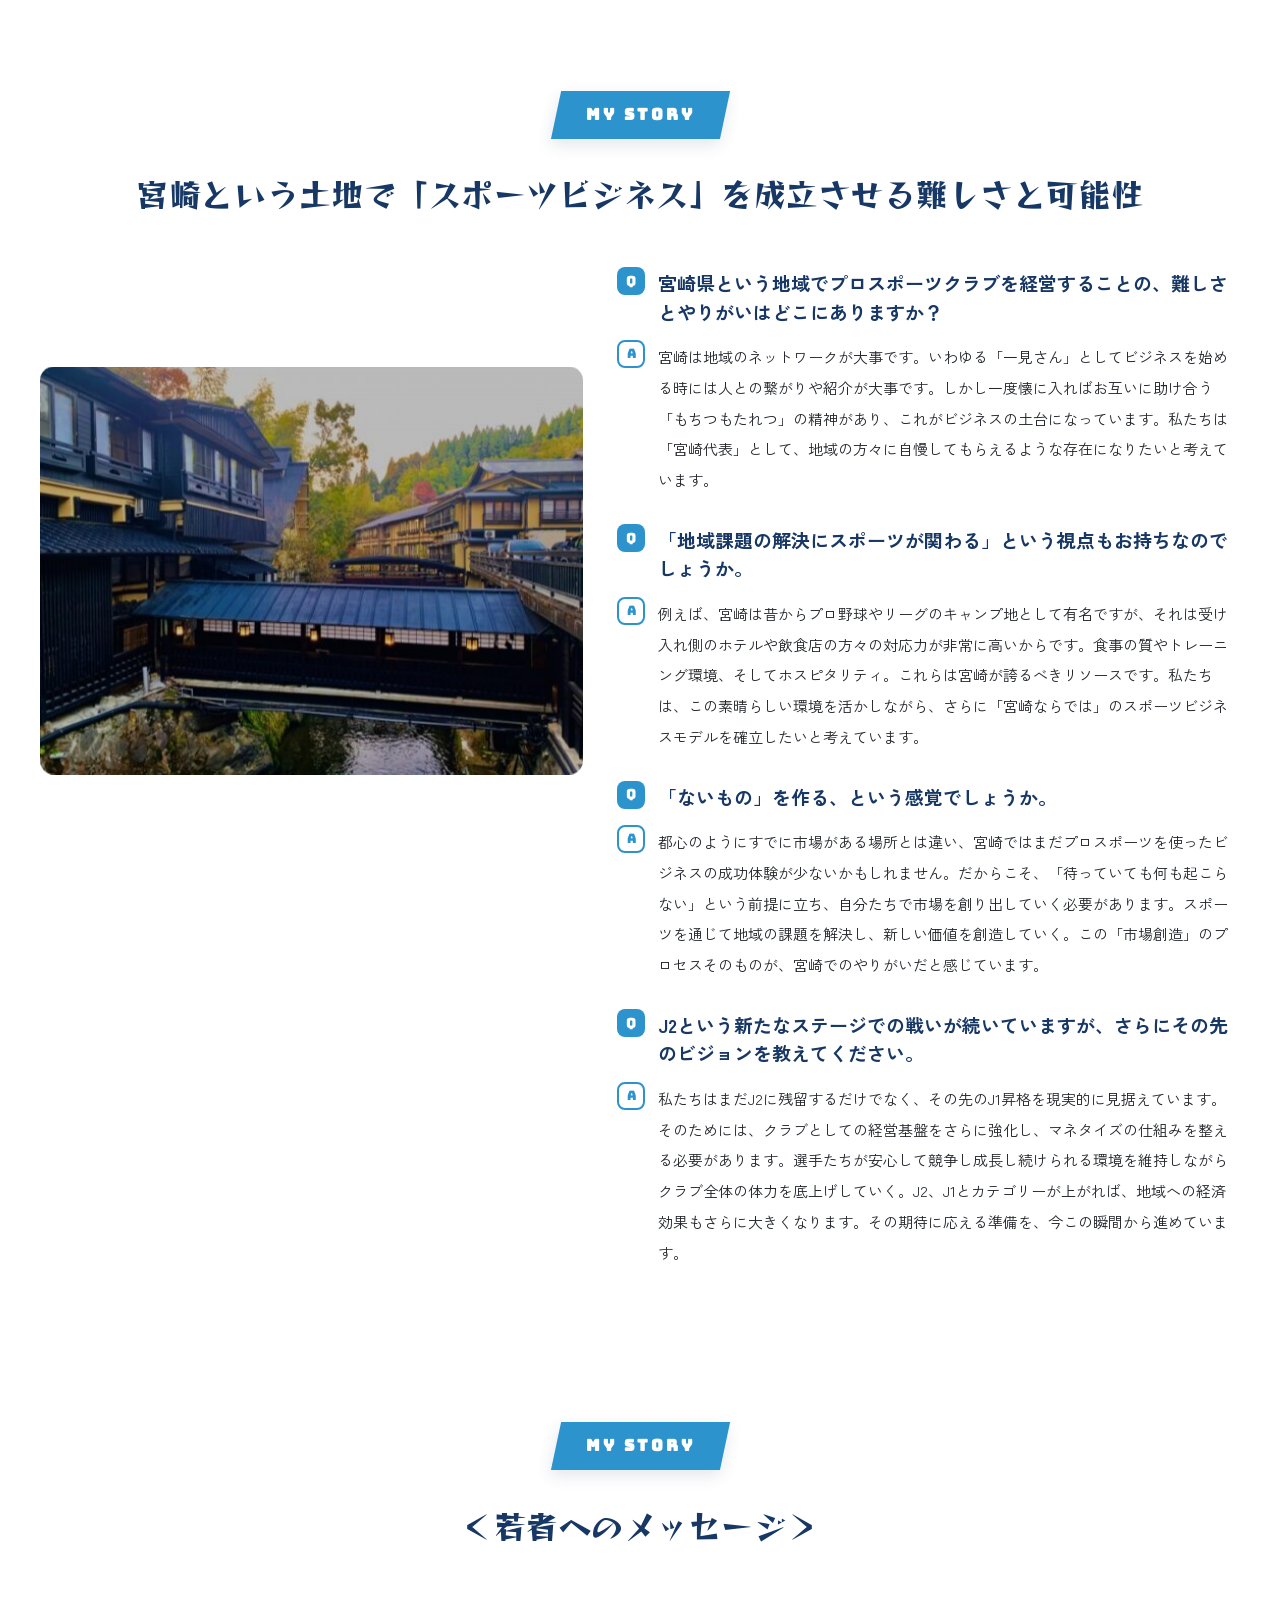
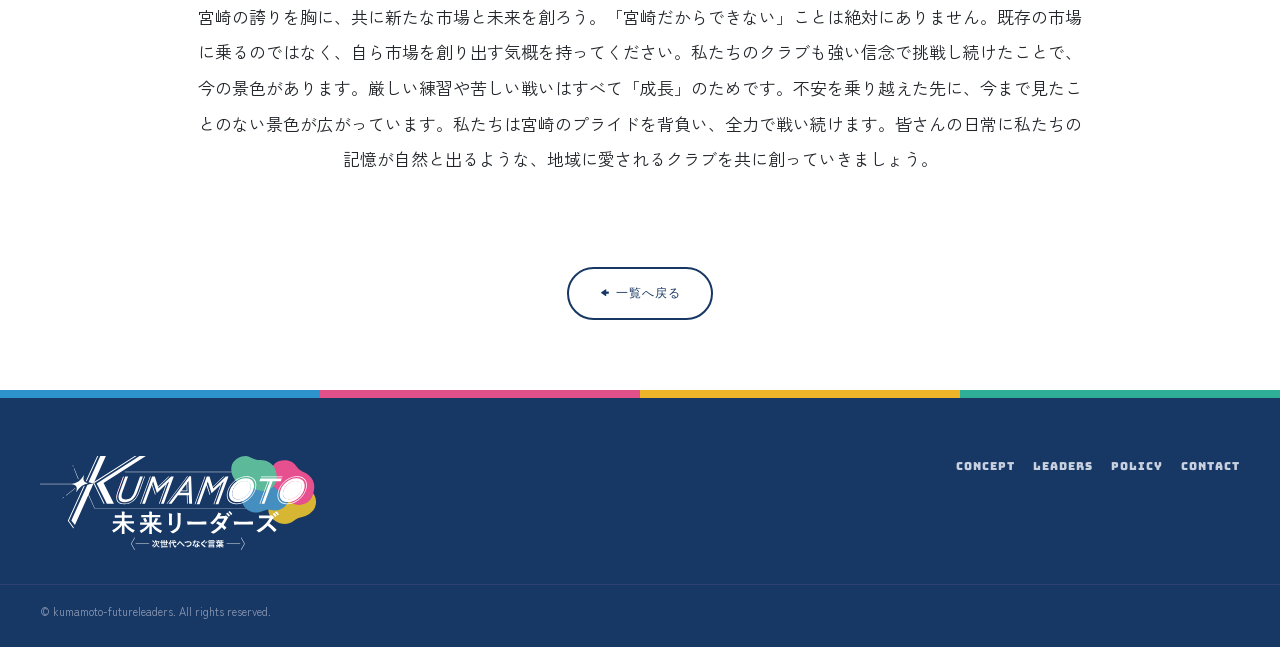
==== commit 81ac90c3: "SP/レスポンシブ改善: ヒーロー重なり修正・カード2列(cqw)・ギャラリー自動スクロール・ロゴ配置(1280切替) - article: ヒーローSPの写真/テキスト重なりを修正、SPで画像を本文" ====
--- a/article.html
+++ b/article.html
@@ -40,7 +40,7 @@
 
 <!-- HERO -->
 <section class="ahero">
-  <img class="co-logo" src="img/logo_sample/1.png" alt="株式会社くまもと未来">
+  <img class="co-logo-pc" src="img/logo_sample/1.png" alt="">
   <div class="ahero-inner">
     <div class="ahero-left">
       <div class="ahero-photo"><img class="person" src="img/A9307829-scaled-e1777524299212.jpg" alt="宮本 功"></div>
@@ -48,8 +48,13 @@
     <div class="ahero-right">
       <div class="title">宮崎からJ1へ。地域と共に<br>「<span class="hl">育てる</span>」サッカークラブの挑戦</div>
       <div class="en">ISAO MIYAMOTO</div>
-      <div class="jp">宮本 功</div>
-      <div class="aff">テゲバジャーロ宮崎 ｜ 代表取締役社長</div>
+      <div class="namebox">
+        <img class="co-logo" src="img/logo_sample/1.png" alt="株式会社くまもと未来">
+        <div class="nametxt">
+          <div class="jp">宮本 功</div>
+          <div class="aff">テゲバジャーロ宮崎 ｜ 代表取締役社長</div>
+        </div>
+      </div>
       <p class="lead">大学卒業後、選手、指導者、フロントスタッフとして長年サッカー界に関わる。現役時代のキャンプ地として30年以上にわたり宮崎県と縁があり、地域の特性を深く理解している。2024年、いちご株式会社が経営に参画したタイミングで合流。「選手を育て、チームを強くし、地域に貢献する」という持続可能なクラブ運営を掲げ、就任2年目でJ3からJ2への昇格（想定より1年早い達成）を果たすなど、手腕を発揮している。</p>
       <a class="co-url" href="https://www.tegevajaro.com/" target="_blank" rel="noopener noreferrer">https://www.tegevajaro.com/</a>
     </div>
@@ -80,11 +85,18 @@
 
 <!-- GALLERY (full-bleed) -->
 <div class="gallery reveal" aria-hidden="true">
-  <div class="gph" style="background:linear-gradient(135deg,#173764,#2D93CC)"><img class="phf" src="img/asset-13.jpg" alt="熊本城"></div>
-  <div class="gph" style="background:linear-gradient(135deg,#2EAE96,#173764)"><img class="phf" src="img/asset-14.jpg" alt="グリーンランド"></div>
-  <div class="gph" style="background:linear-gradient(135deg,#E2508A,#E23329)"><img class="phf" src="img/asset-17.jpg" alt="くまモン"></div>
-  <div class="gph" style="background:linear-gradient(135deg,#EFB52A,#2EAE96)"><img class="phf" src="img/asset-16.jpg" alt="いきなり団子"></div>
-  <div class="gph" style="background:linear-gradient(135deg,#2D93CC,#2EAE96)"><img class="phf" src="img/asset-19.jpg" alt="からし蓮根"></div>
+  <div class="gtrack">
+    <div class="gph" style="background:linear-gradient(135deg,#173764,#2D93CC)"><img class="phf" src="img/asset-13.jpg" alt="熊本城"></div>
+    <div class="gph" style="background:linear-gradient(135deg,#2EAE96,#173764)"><img class="phf" src="img/asset-14.jpg" alt="グリーンランド"></div>
+    <div class="gph" style="background:linear-gradient(135deg,#E2508A,#E23329)"><img class="phf" src="img/asset-17.jpg" alt="くまモン"></div>
+    <div class="gph" style="background:linear-gradient(135deg,#EFB52A,#2EAE96)"><img class="phf" src="img/asset-16.jpg" alt="いきなり団子"></div>
+    <div class="gph" style="background:linear-gradient(135deg,#2D93CC,#2EAE96)"><img class="phf" src="img/asset-19.jpg" alt="からし蓮根"></div>
+    <div class="gph" style="background:linear-gradient(135deg,#173764,#2D93CC)"><img class="phf" src="img/asset-13.jpg" alt=""></div>
+    <div class="gph" style="background:linear-gradient(135deg,#2EAE96,#173764)"><img class="phf" src="img/asset-14.jpg" alt=""></div>
+    <div class="gph" style="background:linear-gradient(135deg,#E2508A,#E23329)"><img class="phf" src="img/asset-17.jpg" alt=""></div>
+    <div class="gph" style="background:linear-gradient(135deg,#EFB52A,#2EAE96)"><img class="phf" src="img/asset-16.jpg" alt=""></div>
+    <div class="gph" style="background:linear-gradient(135deg,#2D93CC,#2EAE96)"><img class="phf" src="img/asset-19.jpg" alt=""></div>
+  </div>
 </div>
 
 <div class="article">
--- a/css/article.css
+++ b/css/article.css
@@ -6,7 +6,9 @@
 
 /* Hero (構成のみ参考: 左に傾けた写真カード／右にタイトル・英語名・日本語名・所属・経歴・URL。配色は既存ライト基調) */
 .ahero{position:relative;overflow:hidden;background:var(--white);padding:clamp(48px,7vw,96px) 0}
-.ahero .co-logo{position:absolute;top:clamp(14px,2.5vw,24px);right:clamp(14px,2.5vw,24px);z-index:5;width:clamp(120px,15vw,168px);height:auto;max-height:118px;object-fit:contain}
+.ahero-right{position:relative}
+.co-logo-pc{position:absolute;top:clamp(12px,2vw,22px);right:clamp(12px,2vw,26px);z-index:5;width:clamp(120px,15vw,168px);height:auto;max-height:118px;object-fit:contain}
+.namebox .co-logo{flex:0 0 auto;width:clamp(92px,24vw,116px);height:auto;object-fit:contain}
 .ahero-inner{position:relative;z-index:1;max-width:1180px;margin:0 auto;padding:0 clamp(20px,5vw,40px);display:flex;align-items:center;gap:clamp(28px,5vw,72px);flex-wrap:wrap}
 .ahero-left{flex:0 0 clamp(280px,38%,420px);display:flex;justify-content:center;align-items:center}
 .ahero-photo{position:relative;width:100%;max-width:400px;aspect-ratio:4/5;border-radius:18px;overflow:hidden;background:var(--white);border:1px solid var(--line);box-shadow:0 26px 54px rgba(23,55,100,.20);transform:rotate(-3deg)}
@@ -21,7 +23,7 @@
 .ahero-right .lead{font-size:clamp(14px,2.4vw,15px);color:var(--ink);line-height:2.0;max-width:520px}
 .ahero-right .co-url{display:inline-block;margin-top:18px;font-family:var(--util);font-size:13px;color:var(--c);text-decoration:none;letter-spacing:.3px;border-bottom:1px solid var(--c);padding-bottom:1px;transition:color .2s,border-color .2s}
 .ahero-right .co-url:hover{color:var(--navy);border-color:var(--navy)}
-@media(max-width:720px){.ahero{padding:24px 0 32px}.ahero-inner{flex-direction:column;align-items:stretch;gap:22px}.ahero-left{flex:none}.ahero-photo{max-width:260px;margin:0 auto}.ahero-right{padding:0}.ahero-right .lead{max-width:none}.ahero .co-logo{width:clamp(84px,24vw,108px);top:10px;right:10px}}
+@media(max-width:720px){.ahero{padding:24px 0 32px}.ahero-inner{flex-direction:column;align-items:stretch;gap:22px}.ahero-left{flex:none;display:block}.ahero-photo{width:260px;max-width:100%;margin:0 auto}.ahero-right{padding:0;min-width:0}.ahero-right .lead{max-width:none}}
 
 /* Story sections */
 .article{max-width:1280px;margin:0 auto;padding:clamp(10px,2vw,20px) clamp(20px,5vw,40px) 0}
@@ -50,6 +52,15 @@
   .cols{align-items:stretch}
   .cols .pic .spic{position:-webkit-sticky;position:sticky;top:120px}
 }
+/* ロゴ切替: 1280超はヒーロー右上のはじ／1280以下は名前の横（横並び） */
+@media(min-width:1281px){.namebox .co-logo{display:none}}
+@media(max-width:1280px){.co-logo-pc{display:none}.namebox{display:flex;align-items:center;gap:14px;margin:12px 0 6px}.namebox .jp{margin-bottom:2px}.namebox .aff{margin-bottom:0}}
+/* SP: 縦積みにして画像を本文の上に（本文下に埋もれないように）。画像は比率維持・トリミングなし */
+@media(max-width:720px){
+  .cols{flex-direction:column;gap:20px}
+  .cols .pic,.cols.rev .pic{order:-1}
+  .cols .txt,.cols .pic{width:100%;min-width:0}
+}
 .spic{position:relative;border-radius:14px;overflow:hidden;line-height:0}
 .spic::after{content:none}
 .spic .tag{position:absolute;top:12px;left:12px;z-index:1;font-family:var(--util);font-size:9px;letter-spacing:1px;color:#fff;background:rgba(255,255,255,.22);padding:4px 9px;border-radius:20px}
@@ -58,9 +69,11 @@
 .spic .phf,.gph .phf{transition:transform .5s ease}
 .spic:hover .phf,.gph:hover .phf{transform:scale(1.05)}
 
-/* full-bleed gallery strip */
-.gallery{display:flex;gap:0;margin:clamp(40px,6vw,72px) 0;width:100%;overflow-x:auto}
-.gph{position:relative;flex:1 1 19%;min-width:160px;height:clamp(150px,18vw,200px);overflow:hidden;line-height:0}
+/* full-bleed gallery — トップのスライダーと同じ自動スクロール（CSSマーキー） */
+.gallery{margin:clamp(40px,6vw,72px) 0;width:100%;overflow:hidden;-webkit-mask:linear-gradient(90deg,transparent,#000 6%,#000 94%,transparent);mask:linear-gradient(90deg,transparent,#000 6%,#000 94%,transparent)}
+.gallery .gtrack{display:flex;gap:0;width:max-content;will-change:transform;transform:translateZ(0);backface-visibility:hidden;animation:gslide 36s linear infinite}
+@keyframes gslide{from{transform:translateX(0)}to{transform:translateX(-50%)}}
+.gph{position:relative;flex:0 0 auto;width:clamp(220px,30vw,300px);height:clamp(150px,18vw,200px);overflow:hidden;line-height:0}
 .gph .tag{position:absolute;bottom:10px;left:10px;font-family:var(--util);font-size:9px;letter-spacing:1px;color:#fff;background:rgba(0,0,0,.3);padding:3px 8px;border-radius:14px}
 
 /* closing statement */
